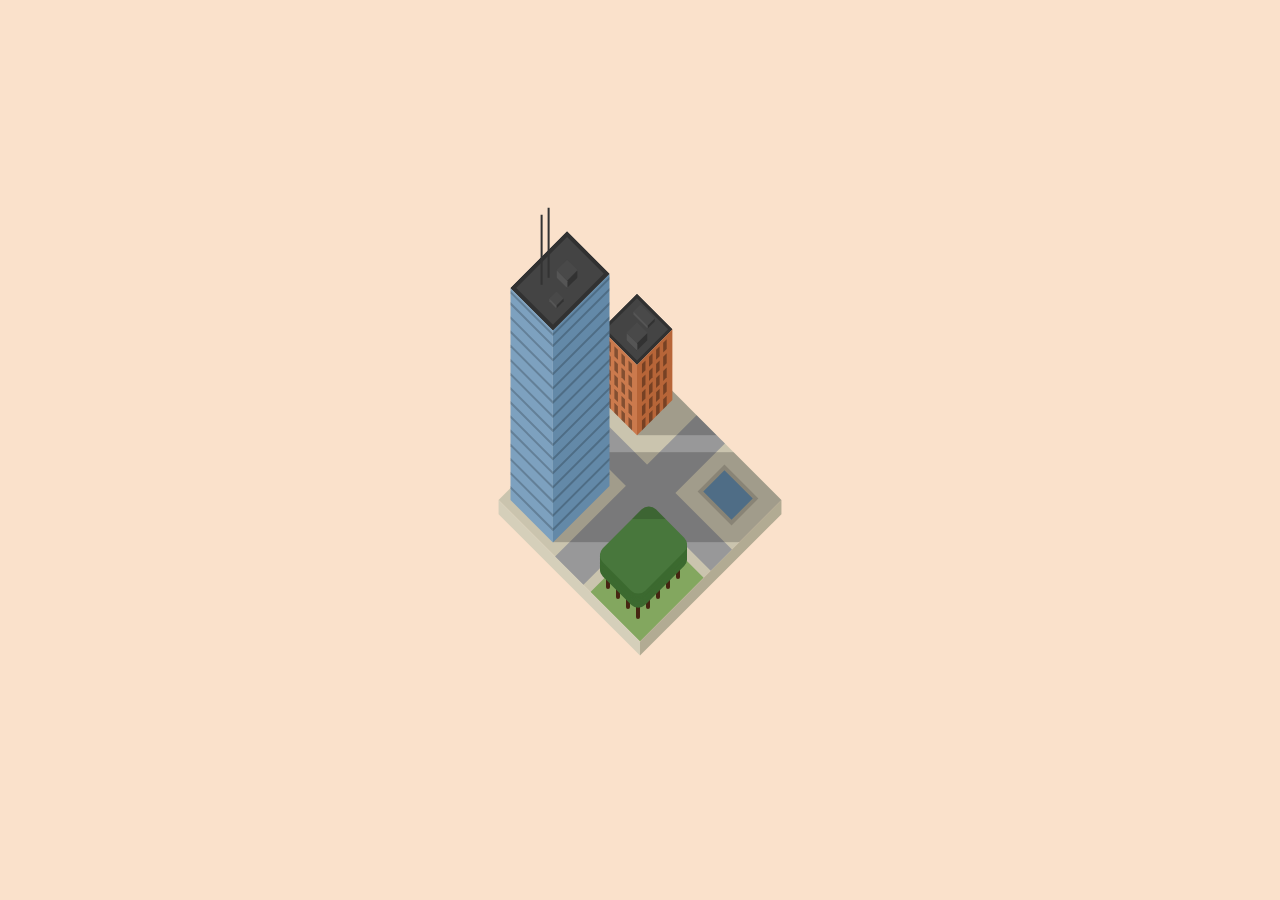
==== about.html @ a3ba19a3 "a" ====
<!DOCTYPE html>
<html>
  <head>
    <body>
      <div class="highscraper">
        <div class="wall-one">
          <div></div>
        </div>
        <div class="wall-two">
          <div></div>
        </div>
        <div class="roof">
          <div>
            <div></div>
            <div></div>
          </div>
          <div>
            <div></div>
            <div></div>
          </div>
          <div></div>
        </div>
      </div>

      <div class="brickhouse">
        <div class="wall-one">
          <div></div>
        </div>
        <div class="wall-two">
          <div></div>
        </div>
        <div class="roof">
          <div>
            <div></div>
            <div></div>
          </div>
          <div>
            <div></div>
            <div></div>
          </div>
        </div>
      </div>

      <div class="leaves">
        <div></div>
      </div>
      <div class="wood"></div>

      <div class="ground-cropped">
        <div class="shadow-brickhouse"></div>
        <div class="shadow-highscraper"></div>

        <div class="car-one red"></div>
        <div class="car-one blue"></div>
        <div class="car-two black"></div>
      </div>

      <div class="water"></div>
      <div class="fontain">
        <div></div>
      </div>
      <div class="water-drops">
        <div></div>
        <div></div>
        <div></div>
        <div></div>
      </div>

      <div class="road"></div>
      <div class="ground">
        <div></div>
        <div></div>
        <div></div>
        <div></div>
      </div>
    </body>
    <style>
      body {
        position: fixed;
        background-color: #fae1cb;
        top: 50%;
        left: 50%;
        margin-left: -100px;
        margin-top: -50px;
      }
      .ground {
        position: absolute;
        display: block;
        background-color: #cac4ae;
        width: 200px;
        height: 200px;
        transform: rotateZ(45deg);
        z-index: -999;
      }
      .ground div:first-child {
        position: absolute;
        display: block;
        background-color: #83a75f;
        width: 70px;
        height: 90px;
        bottom: 0px;
        right: 0px;
        z-index: -998;
      }
      .ground div:nth-child(2) {
        position: absolute;
        display: block;
        background-color: transparent;
        width: 60px;
        height: 50px;
        top: 0px;
        right: 0px;
        z-index: -998;
      }
      .ground div:nth-child(3) {
        position: absolute;
        display: block;
        background-color: #b2ab93;
        width: 10px;
        height: 200px;
        top: 5px;
        right: -10px;
        z-index: -998;
        transform: skewY(45deg);
      }
      .ground div:nth-child(4) {
        position: absolute;
        display: block;
        background-color: #d5cfba;
        width: 200px;
        height: 10px;
        top: 200px;
        right: -5px;
        z-index: -998;
        transform: skewX(45deg);
      }
      .road {
        position: absolute;
        display: block;
        background-color: #989899;
        width: 40px;
        height: 200px;
        transform: rotateZ(45deg);
        top: 0px;
        left: 80px;
        z-index: -998;
      }
      .road:after {
        position: absolute;
        display: block;
        content: "";
        background-color: #989899;
        width: 30px;
        height: 200px;
        transform: rotateZ(90deg);
        top: -15px;
        left: 5px;
        z-index: -998;
      }

      /***************************************************************/
      /*********************** highscraper ***************************/
      /***************************************************************/

      .highscraper {
        position: absolute;
        display: block;
        background-color: transparent;
        width: 60px;
        height: 80px;
        transform: rotateZ(45deg);
        top: 53px;
        left: -10px;
        z-index: 999;
      }
      .highscraper .wall-one {
        position: absolute;
        display: block;
        background-color: #7da1bf;
        width: 60px;
        height: 150px;
        transform: skewX(45deg);
        top: -70px;
        left: -75px;
      }
      .highscraper .wall-one div {
        position: absolute;
        display: block;
        background-color: black;
        opacity: 0.2;
        width: 60px;
        height: 2px;
        top: 10px;
        left: 0px;

        box-shadow: 0 -8px 0 0 black, 0 10px 0 0 black, 0 20px 0 0 black,
          0 30px 0 0 black, 0 40px 0 0 black, 0 50px 0 0 black, 0 60px 0 0 black,
          0 70px 0 0 black, 0 80px 0 0 black, 0 90px 0 0 black,
          0 100px 0 0 black, 0 110px 0 0 black, 0 120px 0 0 black,
          0 130px 0 0 black;
      }
      .highscraper .wall-two {
        position: absolute;
        display: block;
        background-color: #6389a8;
        width: 150px;
        height: 80px;
        transform: skewY(45deg);
        top: -75px;
        left: -90px;
      }
      .highscraper .wall-two div {
        position: absolute;
        display: block;
        background-color: black;
        opacity: 0.2;
        width: 2px;
        height: 80px;
        top: 0px;
        left: 10px;

        box-shadow: -8px 0 0 0 black, 10px 0 0 0 black, 20px 0 0 0 black,
          30px 0 0 0 black, 40px 0 0 0 black, 50px 0 0 0 black, 60px 0 0 0 black,
          70px 0 0 0 black, 80px 0 0 0 black, 90px 0 0 0 black,
          100px 0 0 0 black, 110px 0 0 0 black, 120px 0 0 0 black,
          130px 0 0 0 black;
      }
      .highscraper .roof {
        position: absolute;
        display: block;
        background-color: #444;
        width: 60px;
        height: 80px;
        top: -150px;
        left: -150px;

        box-shadow: inset 0 0 0 4px #313131;
      }
      /*---------------- one -----------------------------*/
      .highscraper .roof > div:nth-child(1) {
        position: absolute;
        display: block;
        background-color: #494949;
        width: 10px;
        height: 10px;
        top: 50px;
        left: 35px;
      }
      .highscraper .roof > div:nth-child(1) div:nth-child(1) {
        position: absolute;
        display: block;
        background-color: #323232;
        width: 2px;
        height: 10px;
        top: 1px;
        left: 10px;
        transform: skewY(45deg);
      }
      .highscraper .roof > div:nth-child(1) div:nth-child(2) {
        position: absolute;
        display: block;
        background-color: #555;
        width: 10px;
        height: 2px;
        top: 10px;
        left: 1px;
        transform: skewX(45deg);
      }
      /*------------------- two --------------------------*/
      .highscraper .roof > div:nth-child(2) {
        position: absolute;
        display: block;
        background-color: #494949;
        width: 15px;
        height: 15px;
        top: 20px;
        left: 20px;
      }
      .highscraper .roof > div:nth-child(2) div:nth-child(1) {
        position: absolute;
        display: block;
        background-color: #323232;
        width: 5px;
        height: 15px;
        top: 3px;
        left: 15px;
        transform: skewY(45deg);
      }
      .highscraper .roof > div:nth-child(2) div:nth-child(2) {
        position: absolute;
        display: block;
        background-color: #555;
        width: 15px;
        height: 5px;
        top: 15px;
        left: 3px;
        transform: skewX(45deg);
      }
      /*------------------- three tall and thin --------------------------*/
      .highscraper .roof > div:nth-child(3) {
        position: absolute;
        display: block;
        background-color: #333;
        width: 70px;
        height: 2px;
        top: 30px;
        left: -40px;
        transform: rotateZ(45deg);
        box-shadow: -7px -7px 0 0 #333;
      }

      /***************************************************************/
      /*********************** warehouse *****************************/
      /***************************************************************/

      .brickhouse {
        position: absolute;
        display: block;
        background-color: transparent;
        width: 50px;
        height: 50px;
        transform: rotateZ(45deg);
        top: -25px;
        left: 72px;
      }
      .brickhouse .wall-one {
        position: absolute;
        display: block;
        background-color: #cb7a4d;
        width: 50px;
        height: 50px;
        transform: skewX(45deg);
        top: 0px;
        left: -25px;
      }
      .brickhouse .wall-one div {
        position: absolute;
        display: block;
        background-color: black;
        opacity: 0.35;
        width: 5px;
        height: 7px;
        top: 3px;
        left: 8px;

        box-shadow: 0 10px 0 0 black, 0 20px 0 0 black, 0 30px 0 0 black,
          0 40px 0 0 black, 10px 0px 0 0 black, 10px 10px 0 0 black,
          10px 20px 0 0 black, 10px 30px 0 0 black, 10px 40px 0 0 black,
          20px 0px 0 0 black, 20px 10px 0 0 black, 20px 20px 0 0 black,
          20px 30px 0 0 black, 20px 40px 0 0 black, 30px 0px 0 0 black,
          30px 10px 0 0 black, 30px 20px 0 0 black, 30px 30px 0 0 black,
          30px 40px 0 0 black;
      }
      .brickhouse .wall-two {
        position: absolute;
        display: block;
        background-color: #b76538;
        width: 50px;
        height: 50px;
        transform: skewY(45deg);
        top: -25px;
        left: 0px;
      }
      .brickhouse .wall-two div {
        position: absolute;
        display: block;
        background-color: black;
        opacity: 0.35;
        width: 7px;
        height: 5px;
        top: 8px;
        left: 3px;

        box-shadow: 10px 0 0 0 black, 20px 0 0 0 black, 30px 0 0 0 black,
          40px 0 0 0 black, 0px 10px 0 0 black, 10px 10px 0 0 black,
          20px 10px 0 0 black, 30px 10px 0 0 black, 40px 10px 0 0 black,
          0px 20px 0 0 black, 10px 20px 0 0 black, 20px 20px 0 0 black,
          30px 20px 0 0 black, 40px 20px 0 0 black, 0px 30px 0 0 black,
          10px 30px 0 0 black, 20px 30px 0 0 black, 30px 30px 0 0 black,
          40px 30px 0 0 black;
      }
      .brickhouse .roof {
        position: absolute;
        display: block;
        background-color: #444;
        width: 50px;
        height: 50px;
        top: -50px;
        left: -50px;

        box-shadow: inset 0 0 0 3px #313131;
      }
      /*---------------- one -----------------------------*/
      .brickhouse .roof > div:nth-child(1) {
        position: absolute;
        display: block;
        background-color: #494949;
        width: 20px;
        height: 10px;
        top: 5px;
        left: 10px;
      }
      .brickhouse .roof > div:nth-child(1) div:nth-child(1) {
        position: absolute;
        display: block;
        background-color: #323232;
        width: 2px;
        height: 10px;
        top: 1px;
        left: 20px;
        transform: skewY(45deg);
      }
      .brickhouse .roof > div:nth-child(1) div:nth-child(2) {
        position: absolute;
        display: block;
        background-color: #555;
        width: 20px;
        height: 2px;
        top: 10px;
        left: 1px;
        transform: skewX(45deg);
      }
      /*------------------- two --------------------------*/
      .brickhouse .roof > div:nth-child(2) {
        position: absolute;
        display: block;
        background-color: #494949;
        width: 15px;
        height: 15px;
        top: 20px;
        left: 20px;
      }
      .brickhouse .roof > div:nth-child(2) div:nth-child(1) {
        position: absolute;
        display: block;
        background-color: #323232;
        width: 5px;
        height: 15px;
        top: 3px;
        left: 15px;
        transform: skewY(45deg);
      }
      .brickhouse .roof > div:nth-child(2) div:nth-child(2) {
        position: absolute;
        display: block;
        background-color: #555;
        width: 15px;
        height: 5px;
        top: 15px;
        left: 3px;
        transform: skewX(45deg);
      }
      /************************************************************/
      /************************************************************/
      /************************************************************/

      .ground-cropped {
        position: absolute;
        display: block;
        background-color: transparent;
        width: 200px;
        height: 200px;
        transform: rotateZ(45deg);
        z-index: -997;
        overflow: hidden;
      }
      .shadow-brickhouse {
        position: absolute;
        display: block;
        background-color: rgba(0, 0, 0, 0.2);
        width: 200px;
        height: 50px;
        z-index: -997;
        transform: rotateZ(-45deg);
        top: -57px;
        left: 5px;
      }
      .shadow-highscraper {
        position: absolute;
        display: block;
        background-color: rgba(0, 0, 0, 0.2);
        width: 250px;
        height: 90px;
        z-index: -997;
        transform: rotateZ(-45deg);
        top: 26px;
        left: 0px;
      }

      .leaves {
        position: absolute;
        display: block;
        background-color: #48773c;
        width: 75px;
        height: 60px;
        border-radius: 10px;
        z-index: 999;
        transform: rotateZ(-45deg);
        top: 120px;
        left: 66px;
        overflow: hidden;

        box-shadow: -1px 1px 0 0 #3c6a30, -2px 2px 0 0 #3c6a30,
          -3px 3px 0 0 #3c6a30, -4px 4px 0 0 #3c6a30, -5px 5px 0 0 #3c6a30,
          -6px 6px 0 0 #3c6a30, -7px 7px 0 0 #3c6a30, -8px 8px 0 0 #3c6a30,
          -9px 9px 0 0 #3c6a30, -10px 10px 0 0 #3c6a30;
      }
      .leaves div {
        position: absolute;
        display: block;
        background-color: rgba(0, 0, 0, 0.15);
        width: 100px;
        height: 100px;
        z-index: -997;
        transform: rotateZ(-45deg);
        top: -72px;
        left: 50px;
      }
      .wood {
        position: absolute;
        display: block;
        background-color: #462512;
        content: "";
        width: 4px;
        height: 25px;
        z-index: 998;
        border-radius: 2px;
        top: 174px;
        left: 76px;

        box-shadow: -10px -10px 0 0 #462512, 10px 10px 0 0 #462512,
          20px 20px 0 0 #462512, 30px 10px 0 0 #462512, 40px 0px 0 0 #462512,
          50px -10px 0 0 #462512, 60px -20px 0 0 #462512;
      }

      .water {
        position: absolute;
        display: block;
        background-color: #6389a8;
        width: 30px;
        height: 40px;
        z-index: -998;
        transform: rotateZ(-45deg);
        top: 75px;
        left: 173px;
        box-shadow: 0 0 0 4px rgba(0, 0, 0, 0.15);
      }
      .water-drops div:nth-child(1) {
        position: absolute;
        display: block;
        background-color: #92b5d2;
        width: 4px;
        height: 0px;
        border-radius: 4px;
        bottom: -90px;
        left: 180px;
        z-index: 999;
        opacity: 0.4;
        animation: water-drops 2s ease infinite;
        animation-delay: 0.25s;
      }
      .water-drops div:nth-child(2) {
        position: absolute;
        display: block;
        background-color: #92b5d2;
        width: 4px;
        height: 0px;
        border-radius: 4px;
        bottom: -95px;
        left: 185px;
        z-index: 999;
        opacity: 0.4;
        animation: water-drops 2s ease infinite;
        animation-delay: 0.5s;
      }
      .water-drops div:nth-child(3) {
        position: absolute;
        display: block;
        background-color: #92b5d2;
        width: 4px;
        height: 0px;
        border-radius: 4px;
        bottom: -100px;
        left: 190px;
        z-index: 999;
        opacity: 0.4;
        animation: water-drops 2s ease infinite;
        animation-delay: 0.75s;
      }
      .water-drops div:nth-child(4) {
        position: absolute;
        display: block;
        background-color: #92b5d2;
        width: 4px;
        height: 0px;
        border-radius: 4px;
        bottom: -105px;
        left: 195px;
        z-index: 999;
        opacity: 0.4;
        animation: water-drops 2s ease infinite;
        animation-delay: 1s;
      }
      @keyframes water-drops {
        0% {
          height: 0px;
          border-radius: 3px;
        }
        50% {
          height: 15px;
        }
        100% {
          height: 0px;
        }
      }

      .car-one {
        position: absolute;
        display: block;
        width: 15px;
        height: 7px;
        top: 86px;
        left: 200px;
        box-shadow: 2px 2px 0 0 #333;
        z-index: -998;
      }
      .car-one.red {
        background-color: #c52735;
        animation: red-car 9s linear infinite;
      }
      @keyframes red-car {
        0% {
          top: 73px;
          left: 420px;
        }
        100% {
          top: 73px;
          left: -180px;
        }
      }

      .car-one.blue {
        background-color: #2d6398;
        animation: blue-car 9s linear infinite;
      }
      @keyframes blue-car {
        0% {
          top: 86px;
          left: -180px;
        }
        100% {
          top: 86px;
          left: 420px;
        }
      }

      .car-two {
        position: absolute;
        display: block;
        width: 7px;
        height: 15px;
        top: -100px;
        left: 85px;
        box-shadow: 2px 2px 0 0 #333;
        z-index: -998;
      }
      .car-two.black {
        background-color: #7d7d7d;
        animation: black-car 9s ease infinite;
      }
      @keyframes black-car {
        0% {
          top: -50px;
          left: 85px;
        }
        35% {
          top: 37px;
          left: 85px;
        }
        62% {
          top: 37px;
          left: 85px;
        }
        65% {
          top: 34px;
          left: 85px;
        }
        100% {
          top: 280px;
          left: 85px;
        }
      }
      h1 {
        color: white;
        text-align: center;
      }

      p {
        font-family: verdana;
        font-size: 20px;
      }
    </style>
  </head>
  <body></body>
</html>
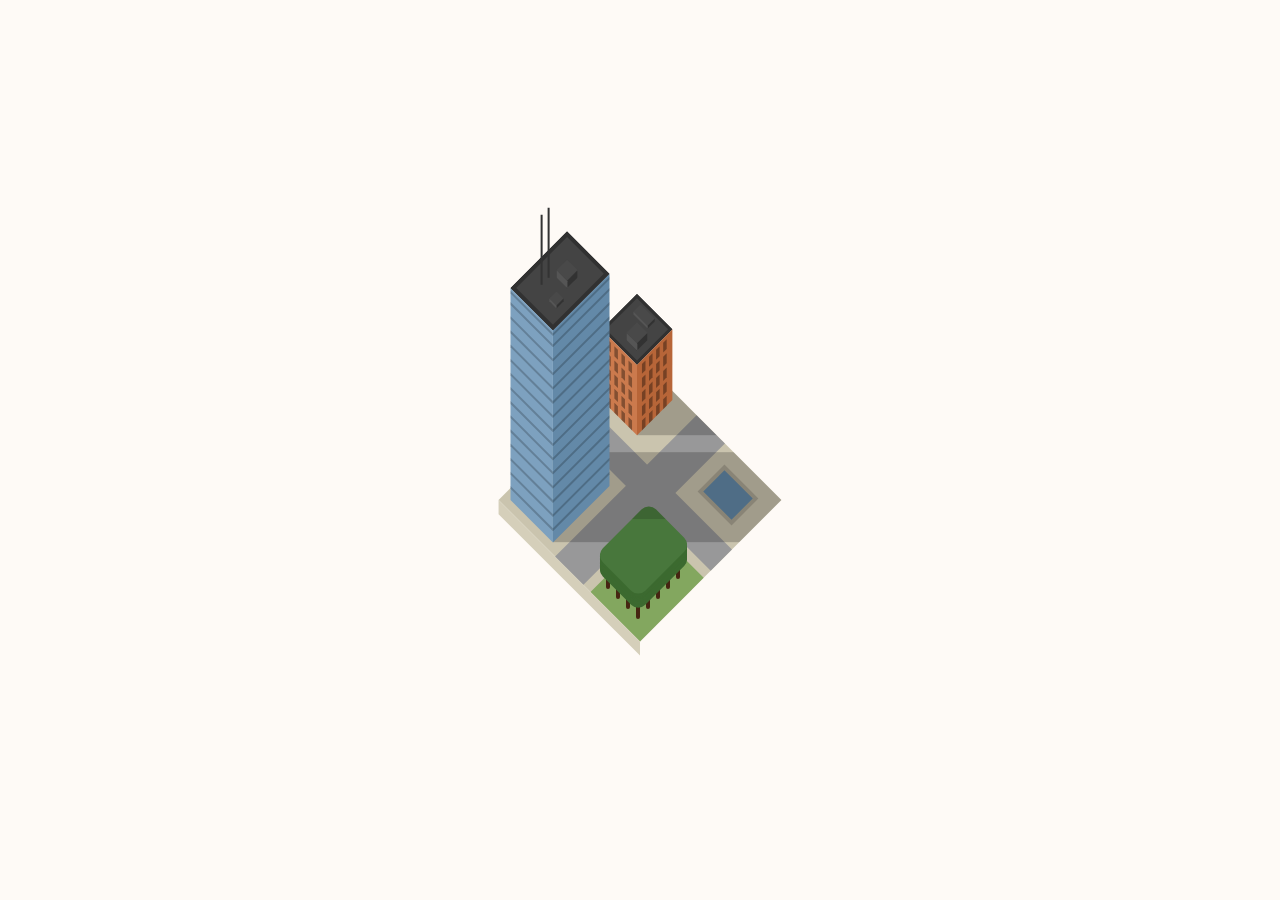
==== commit 8a510f3a: "a" ====
--- a/about.html
+++ b/about.html
@@ -1,6 +1,7 @@
 <!DOCTYPE html>
 <html>
   <head>
+    <meta name="viewport" content="width=device-width, initial-scale=1.0" />
     <body>
       <div class="highscraper">
         <div class="wall-one">
@@ -77,7 +78,12 @@
     <style>
       body {
         position: fixed;
-        background-color: #fae1cb;
+        margin: 0;
+        padding: 0;
+        box-sizing: border-box;
+        /* Example of using viewport units */
+        font-size: 2vw;
+        background-color: #fae1cb2d;
         top: 50%;
         left: 50%;
         margin-left: -100px;
@@ -115,7 +121,7 @@
       .ground div:nth-child(3) {
         position: absolute;
         display: block;
-        background-color: #b2ab93;
+        background-color: #ffffff00;
         width: 10px;
         height: 200px;
         top: 5px;
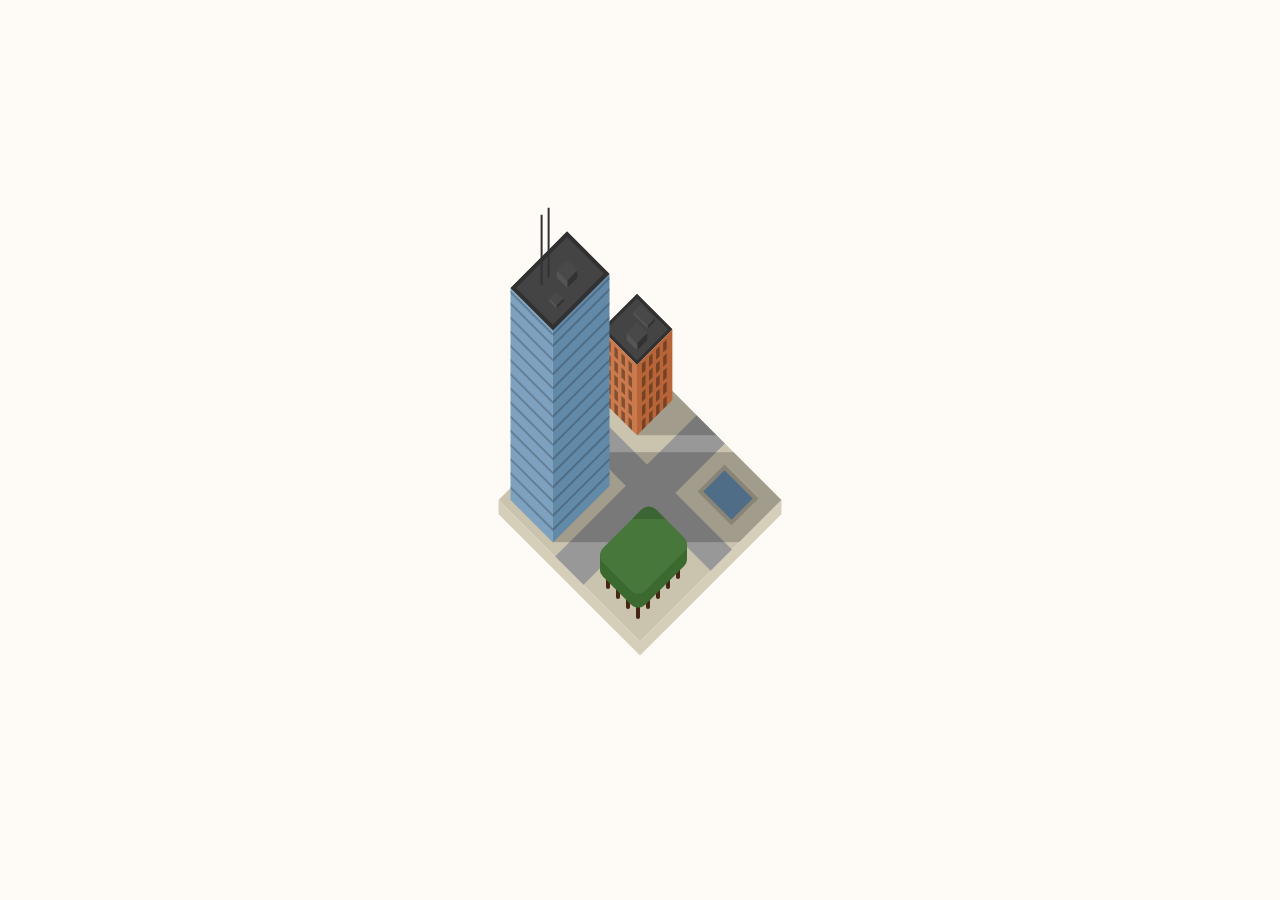
==== commit 6161efef: "a" ====
--- a/about.html
+++ b/about.html
@@ -101,7 +101,7 @@
       .ground div:first-child {
         position: absolute;
         display: block;
-        background-color: #83a75f;
+        background-color: #83a75f00;
         width: 70px;
         height: 90px;
         bottom: 0px;
@@ -121,7 +121,7 @@
       .ground div:nth-child(3) {
         position: absolute;
         display: block;
-        background-color: #ffffff00;
+        background-color: #d5cfba;
         width: 10px;
         height: 200px;
         top: 5px;
@@ -583,7 +583,7 @@
         position: absolute;
         display: block;
         background-color: #92b5d2;
-        width: 4px;
+        width: 100%;
         height: 0px;
         border-radius: 4px;
         bottom: -100px;
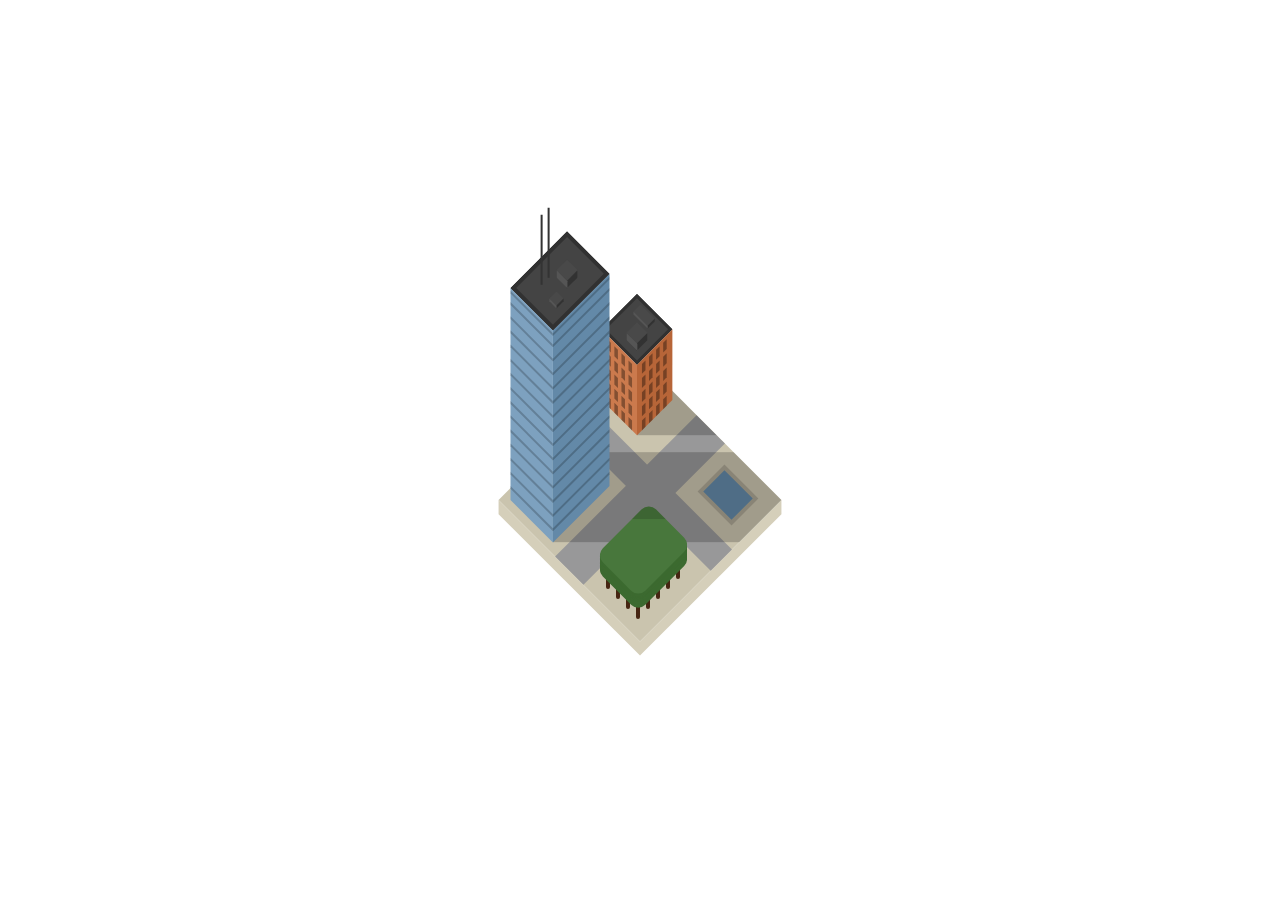
==== commit f4daca99: "a" ====
--- a/about.html
+++ b/about.html
@@ -83,7 +83,7 @@
         box-sizing: border-box;
         /* Example of using viewport units */
         font-size: 2vw;
-        background-color: #fae1cb2d;
+        background-color: transparent;
         top: 50%;
         left: 50%;
         margin-left: -100px;
@@ -583,7 +583,7 @@
         position: absolute;
         display: block;
         background-color: #92b5d2;
-        width: 100%;
+        width: 4px;
         height: 0px;
         border-radius: 4px;
         bottom: -100px;
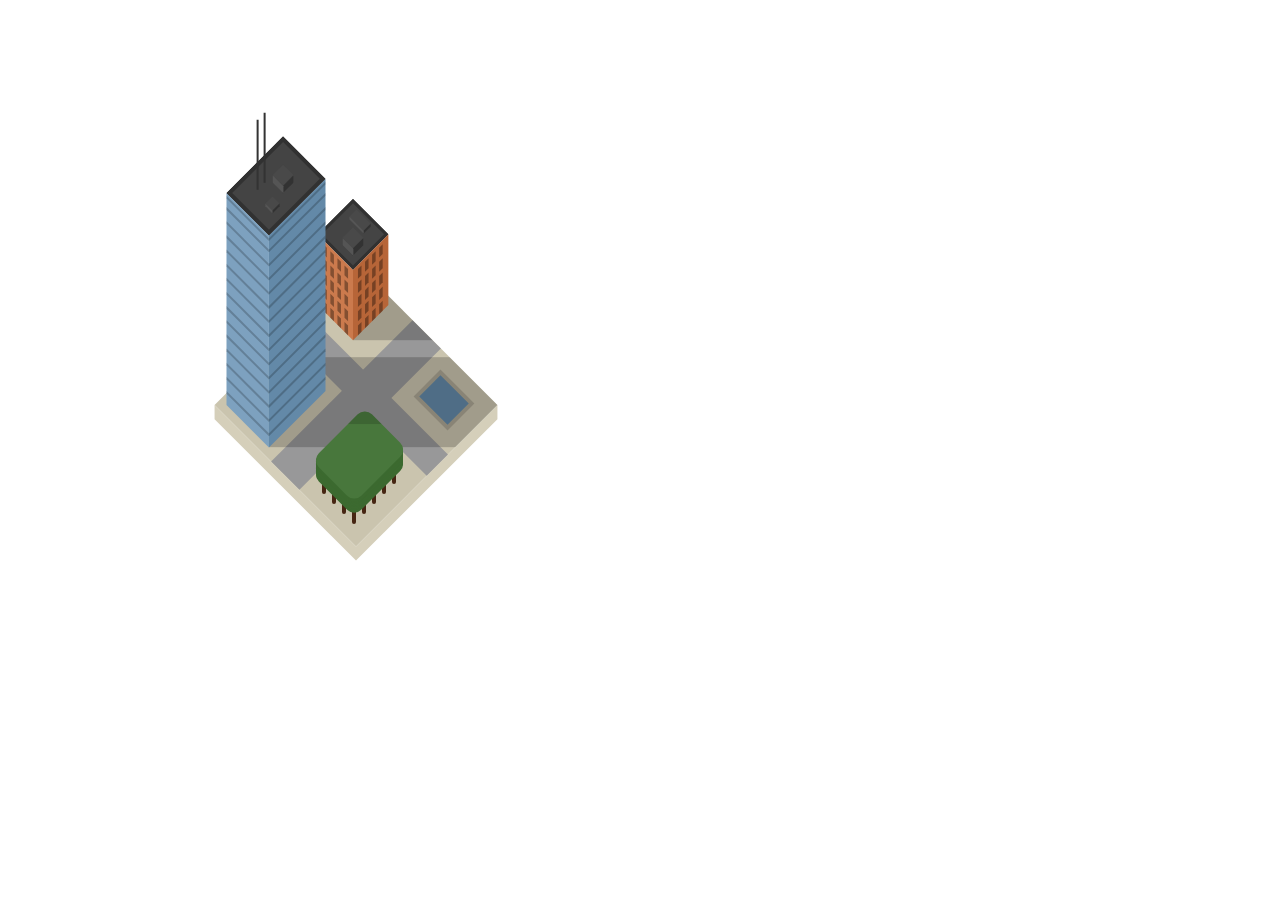
==== commit c752ff72: "a" ====
--- a/about.html
+++ b/about.html
@@ -2,7 +2,10 @@
 <html>
   <head>
     <meta name="viewport" content="width=device-width, initial-scale=1.0" />
-    <body>
+    <link rel="stylesheet" href="stylesheets/tiny-city-style.css" />
+  </head>
+  <body>
+    <div class="container">
       <div class="highscraper">
         <div class="wall-one">
           <div></div>
@@ -74,638 +77,6 @@
         <div></div>
         <div></div>
       </div>
-    </body>
-    <style>
-      body {
-        position: fixed;
-        margin: 0;
-        padding: 0;
-        box-sizing: border-box;
-        /* Example of using viewport units */
-        font-size: 2vw;
-        background-color: transparent;
-        top: 50%;
-        left: 50%;
-        margin-left: -100px;
-        margin-top: -50px;
-      }
-      .ground {
-        position: absolute;
-        display: block;
-        background-color: #cac4ae;
-        width: 200px;
-        height: 200px;
-        transform: rotateZ(45deg);
-        z-index: -999;
-      }
-      .ground div:first-child {
-        position: absolute;
-        display: block;
-        background-color: #83a75f00;
-        width: 70px;
-        height: 90px;
-        bottom: 0px;
-        right: 0px;
-        z-index: -998;
-      }
-      .ground div:nth-child(2) {
-        position: absolute;
-        display: block;
-        background-color: transparent;
-        width: 60px;
-        height: 50px;
-        top: 0px;
-        right: 0px;
-        z-index: -998;
-      }
-      .ground div:nth-child(3) {
-        position: absolute;
-        display: block;
-        background-color: #d5cfba;
-        width: 10px;
-        height: 200px;
-        top: 5px;
-        right: -10px;
-        z-index: -998;
-        transform: skewY(45deg);
-      }
-      .ground div:nth-child(4) {
-        position: absolute;
-        display: block;
-        background-color: #d5cfba;
-        width: 200px;
-        height: 10px;
-        top: 200px;
-        right: -5px;
-        z-index: -998;
-        transform: skewX(45deg);
-      }
-      .road {
-        position: absolute;
-        display: block;
-        background-color: #989899;
-        width: 40px;
-        height: 200px;
-        transform: rotateZ(45deg);
-        top: 0px;
-        left: 80px;
-        z-index: -998;
-      }
-      .road:after {
-        position: absolute;
-        display: block;
-        content: "";
-        background-color: #989899;
-        width: 30px;
-        height: 200px;
-        transform: rotateZ(90deg);
-        top: -15px;
-        left: 5px;
-        z-index: -998;
-      }
-
-      /***************************************************************/
-      /*********************** highscraper ***************************/
-      /***************************************************************/
-
-      .highscraper {
-        position: absolute;
-        display: block;
-        background-color: transparent;
-        width: 60px;
-        height: 80px;
-        transform: rotateZ(45deg);
-        top: 53px;
-        left: -10px;
-        z-index: 999;
-      }
-      .highscraper .wall-one {
-        position: absolute;
-        display: block;
-        background-color: #7da1bf;
-        width: 60px;
-        height: 150px;
-        transform: skewX(45deg);
-        top: -70px;
-        left: -75px;
-      }
-      .highscraper .wall-one div {
-        position: absolute;
-        display: block;
-        background-color: black;
-        opacity: 0.2;
-        width: 60px;
-        height: 2px;
-        top: 10px;
-        left: 0px;
-
-        box-shadow: 0 -8px 0 0 black, 0 10px 0 0 black, 0 20px 0 0 black,
-          0 30px 0 0 black, 0 40px 0 0 black, 0 50px 0 0 black, 0 60px 0 0 black,
-          0 70px 0 0 black, 0 80px 0 0 black, 0 90px 0 0 black,
-          0 100px 0 0 black, 0 110px 0 0 black, 0 120px 0 0 black,
-          0 130px 0 0 black;
-      }
-      .highscraper .wall-two {
-        position: absolute;
-        display: block;
-        background-color: #6389a8;
-        width: 150px;
-        height: 80px;
-        transform: skewY(45deg);
-        top: -75px;
-        left: -90px;
-      }
-      .highscraper .wall-two div {
-        position: absolute;
-        display: block;
-        background-color: black;
-        opacity: 0.2;
-        width: 2px;
-        height: 80px;
-        top: 0px;
-        left: 10px;
-
-        box-shadow: -8px 0 0 0 black, 10px 0 0 0 black, 20px 0 0 0 black,
-          30px 0 0 0 black, 40px 0 0 0 black, 50px 0 0 0 black, 60px 0 0 0 black,
-          70px 0 0 0 black, 80px 0 0 0 black, 90px 0 0 0 black,
-          100px 0 0 0 black, 110px 0 0 0 black, 120px 0 0 0 black,
-          130px 0 0 0 black;
-      }
-      .highscraper .roof {
-        position: absolute;
-        display: block;
-        background-color: #444;
-        width: 60px;
-        height: 80px;
-        top: -150px;
-        left: -150px;
-
-        box-shadow: inset 0 0 0 4px #313131;
-      }
-      /*---------------- one -----------------------------*/
-      .highscraper .roof > div:nth-child(1) {
-        position: absolute;
-        display: block;
-        background-color: #494949;
-        width: 10px;
-        height: 10px;
-        top: 50px;
-        left: 35px;
-      }
-      .highscraper .roof > div:nth-child(1) div:nth-child(1) {
-        position: absolute;
-        display: block;
-        background-color: #323232;
-        width: 2px;
-        height: 10px;
-        top: 1px;
-        left: 10px;
-        transform: skewY(45deg);
-      }
-      .highscraper .roof > div:nth-child(1) div:nth-child(2) {
-        position: absolute;
-        display: block;
-        background-color: #555;
-        width: 10px;
-        height: 2px;
-        top: 10px;
-        left: 1px;
-        transform: skewX(45deg);
-      }
-      /*------------------- two --------------------------*/
-      .highscraper .roof > div:nth-child(2) {
-        position: absolute;
-        display: block;
-        background-color: #494949;
-        width: 15px;
-        height: 15px;
-        top: 20px;
-        left: 20px;
-      }
-      .highscraper .roof > div:nth-child(2) div:nth-child(1) {
-        position: absolute;
-        display: block;
-        background-color: #323232;
-        width: 5px;
-        height: 15px;
-        top: 3px;
-        left: 15px;
-        transform: skewY(45deg);
-      }
-      .highscraper .roof > div:nth-child(2) div:nth-child(2) {
-        position: absolute;
-        display: block;
-        background-color: #555;
-        width: 15px;
-        height: 5px;
-        top: 15px;
-        left: 3px;
-        transform: skewX(45deg);
-      }
-      /*------------------- three tall and thin --------------------------*/
-      .highscraper .roof > div:nth-child(3) {
-        position: absolute;
-        display: block;
-        background-color: #333;
-        width: 70px;
-        height: 2px;
-        top: 30px;
-        left: -40px;
-        transform: rotateZ(45deg);
-        box-shadow: -7px -7px 0 0 #333;
-      }
-
-      /***************************************************************/
-      /*********************** warehouse *****************************/
-      /***************************************************************/
-
-      .brickhouse {
-        position: absolute;
-        display: block;
-        background-color: transparent;
-        width: 50px;
-        height: 50px;
-        transform: rotateZ(45deg);
-        top: -25px;
-        left: 72px;
-      }
-      .brickhouse .wall-one {
-        position: absolute;
-        display: block;
-        background-color: #cb7a4d;
-        width: 50px;
-        height: 50px;
-        transform: skewX(45deg);
-        top: 0px;
-        left: -25px;
-      }
-      .brickhouse .wall-one div {
-        position: absolute;
-        display: block;
-        background-color: black;
-        opacity: 0.35;
-        width: 5px;
-        height: 7px;
-        top: 3px;
-        left: 8px;
-
-        box-shadow: 0 10px 0 0 black, 0 20px 0 0 black, 0 30px 0 0 black,
-          0 40px 0 0 black, 10px 0px 0 0 black, 10px 10px 0 0 black,
-          10px 20px 0 0 black, 10px 30px 0 0 black, 10px 40px 0 0 black,
-          20px 0px 0 0 black, 20px 10px 0 0 black, 20px 20px 0 0 black,
-          20px 30px 0 0 black, 20px 40px 0 0 black, 30px 0px 0 0 black,
-          30px 10px 0 0 black, 30px 20px 0 0 black, 30px 30px 0 0 black,
-          30px 40px 0 0 black;
-      }
-      .brickhouse .wall-two {
-        position: absolute;
-        display: block;
-        background-color: #b76538;
-        width: 50px;
-        height: 50px;
-        transform: skewY(45deg);
-        top: -25px;
-        left: 0px;
-      }
-      .brickhouse .wall-two div {
-        position: absolute;
-        display: block;
-        background-color: black;
-        opacity: 0.35;
-        width: 7px;
-        height: 5px;
-        top: 8px;
-        left: 3px;
-
-        box-shadow: 10px 0 0 0 black, 20px 0 0 0 black, 30px 0 0 0 black,
-          40px 0 0 0 black, 0px 10px 0 0 black, 10px 10px 0 0 black,
-          20px 10px 0 0 black, 30px 10px 0 0 black, 40px 10px 0 0 black,
-          0px 20px 0 0 black, 10px 20px 0 0 black, 20px 20px 0 0 black,
-          30px 20px 0 0 black, 40px 20px 0 0 black, 0px 30px 0 0 black,
-          10px 30px 0 0 black, 20px 30px 0 0 black, 30px 30px 0 0 black,
-          40px 30px 0 0 black;
-      }
-      .brickhouse .roof {
-        position: absolute;
-        display: block;
-        background-color: #444;
-        width: 50px;
-        height: 50px;
-        top: -50px;
-        left: -50px;
-
-        box-shadow: inset 0 0 0 3px #313131;
-      }
-      /*---------------- one -----------------------------*/
-      .brickhouse .roof > div:nth-child(1) {
-        position: absolute;
-        display: block;
-        background-color: #494949;
-        width: 20px;
-        height: 10px;
-        top: 5px;
-        left: 10px;
-      }
-      .brickhouse .roof > div:nth-child(1) div:nth-child(1) {
-        position: absolute;
-        display: block;
-        background-color: #323232;
-        width: 2px;
-        height: 10px;
-        top: 1px;
-        left: 20px;
-        transform: skewY(45deg);
-      }
-      .brickhouse .roof > div:nth-child(1) div:nth-child(2) {
-        position: absolute;
-        display: block;
-        background-color: #555;
-        width: 20px;
-        height: 2px;
-        top: 10px;
-        left: 1px;
-        transform: skewX(45deg);
-      }
-      /*------------------- two --------------------------*/
-      .brickhouse .roof > div:nth-child(2) {
-        position: absolute;
-        display: block;
-        background-color: #494949;
-        width: 15px;
-        height: 15px;
-        top: 20px;
-        left: 20px;
-      }
-      .brickhouse .roof > div:nth-child(2) div:nth-child(1) {
-        position: absolute;
-        display: block;
-        background-color: #323232;
-        width: 5px;
-        height: 15px;
-        top: 3px;
-        left: 15px;
-        transform: skewY(45deg);
-      }
-      .brickhouse .roof > div:nth-child(2) div:nth-child(2) {
-        position: absolute;
-        display: block;
-        background-color: #555;
-        width: 15px;
-        height: 5px;
-        top: 15px;
-        left: 3px;
-        transform: skewX(45deg);
-      }
-      /************************************************************/
-      /************************************************************/
-      /************************************************************/
-
-      .ground-cropped {
-        position: absolute;
-        display: block;
-        background-color: transparent;
-        width: 200px;
-        height: 200px;
-        transform: rotateZ(45deg);
-        z-index: -997;
-        overflow: hidden;
-      }
-      .shadow-brickhouse {
-        position: absolute;
-        display: block;
-        background-color: rgba(0, 0, 0, 0.2);
-        width: 200px;
-        height: 50px;
-        z-index: -997;
-        transform: rotateZ(-45deg);
-        top: -57px;
-        left: 5px;
-      }
-      .shadow-highscraper {
-        position: absolute;
-        display: block;
-        background-color: rgba(0, 0, 0, 0.2);
-        width: 250px;
-        height: 90px;
-        z-index: -997;
-        transform: rotateZ(-45deg);
-        top: 26px;
-        left: 0px;
-      }
-
-      .leaves {
-        position: absolute;
-        display: block;
-        background-color: #48773c;
-        width: 75px;
-        height: 60px;
-        border-radius: 10px;
-        z-index: 999;
-        transform: rotateZ(-45deg);
-        top: 120px;
-        left: 66px;
-        overflow: hidden;
-
-        box-shadow: -1px 1px 0 0 #3c6a30, -2px 2px 0 0 #3c6a30,
-          -3px 3px 0 0 #3c6a30, -4px 4px 0 0 #3c6a30, -5px 5px 0 0 #3c6a30,
-          -6px 6px 0 0 #3c6a30, -7px 7px 0 0 #3c6a30, -8px 8px 0 0 #3c6a30,
-          -9px 9px 0 0 #3c6a30, -10px 10px 0 0 #3c6a30;
-      }
-      .leaves div {
-        position: absolute;
-        display: block;
-        background-color: rgba(0, 0, 0, 0.15);
-        width: 100px;
-        height: 100px;
-        z-index: -997;
-        transform: rotateZ(-45deg);
-        top: -72px;
-        left: 50px;
-      }
-      .wood {
-        position: absolute;
-        display: block;
-        background-color: #462512;
-        content: "";
-        width: 4px;
-        height: 25px;
-        z-index: 998;
-        border-radius: 2px;
-        top: 174px;
-        left: 76px;
-
-        box-shadow: -10px -10px 0 0 #462512, 10px 10px 0 0 #462512,
-          20px 20px 0 0 #462512, 30px 10px 0 0 #462512, 40px 0px 0 0 #462512,
-          50px -10px 0 0 #462512, 60px -20px 0 0 #462512;
-      }
-
-      .water {
-        position: absolute;
-        display: block;
-        background-color: #6389a8;
-        width: 30px;
-        height: 40px;
-        z-index: -998;
-        transform: rotateZ(-45deg);
-        top: 75px;
-        left: 173px;
-        box-shadow: 0 0 0 4px rgba(0, 0, 0, 0.15);
-      }
-      .water-drops div:nth-child(1) {
-        position: absolute;
-        display: block;
-        background-color: #92b5d2;
-        width: 4px;
-        height: 0px;
-        border-radius: 4px;
-        bottom: -90px;
-        left: 180px;
-        z-index: 999;
-        opacity: 0.4;
-        animation: water-drops 2s ease infinite;
-        animation-delay: 0.25s;
-      }
-      .water-drops div:nth-child(2) {
-        position: absolute;
-        display: block;
-        background-color: #92b5d2;
-        width: 4px;
-        height: 0px;
-        border-radius: 4px;
-        bottom: -95px;
-        left: 185px;
-        z-index: 999;
-        opacity: 0.4;
-        animation: water-drops 2s ease infinite;
-        animation-delay: 0.5s;
-      }
-      .water-drops div:nth-child(3) {
-        position: absolute;
-        display: block;
-        background-color: #92b5d2;
-        width: 4px;
-        height: 0px;
-        border-radius: 4px;
-        bottom: -100px;
-        left: 190px;
-        z-index: 999;
-        opacity: 0.4;
-        animation: water-drops 2s ease infinite;
-        animation-delay: 0.75s;
-      }
-      .water-drops div:nth-child(4) {
-        position: absolute;
-        display: block;
-        background-color: #92b5d2;
-        width: 4px;
-        height: 0px;
-        border-radius: 4px;
-        bottom: -105px;
-        left: 195px;
-        z-index: 999;
-        opacity: 0.4;
-        animation: water-drops 2s ease infinite;
-        animation-delay: 1s;
-      }
-      @keyframes water-drops {
-        0% {
-          height: 0px;
-          border-radius: 3px;
-        }
-        50% {
-          height: 15px;
-        }
-        100% {
-          height: 0px;
-        }
-      }
-
-      .car-one {
-        position: absolute;
-        display: block;
-        width: 15px;
-        height: 7px;
-        top: 86px;
-        left: 200px;
-        box-shadow: 2px 2px 0 0 #333;
-        z-index: -998;
-      }
-      .car-one.red {
-        background-color: #c52735;
-        animation: red-car 9s linear infinite;
-      }
-      @keyframes red-car {
-        0% {
-          top: 73px;
-          left: 420px;
-        }
-        100% {
-          top: 73px;
-          left: -180px;
-        }
-      }
-
-      .car-one.blue {
-        background-color: #2d6398;
-        animation: blue-car 9s linear infinite;
-      }
-      @keyframes blue-car {
-        0% {
-          top: 86px;
-          left: -180px;
-        }
-        100% {
-          top: 86px;
-          left: 420px;
-        }
-      }
-
-      .car-two {
-        position: absolute;
-        display: block;
-        width: 7px;
-        height: 15px;
-        top: -100px;
-        left: 85px;
-        box-shadow: 2px 2px 0 0 #333;
-        z-index: -998;
-      }
-      .car-two.black {
-        background-color: #7d7d7d;
-        animation: black-car 9s ease infinite;
-      }
-      @keyframes black-car {
-        0% {
-          top: -50px;
-          left: 85px;
-        }
-        35% {
-          top: 37px;
-          left: 85px;
-        }
-        62% {
-          top: 37px;
-          left: 85px;
-        }
-        65% {
-          top: 34px;
-          left: 85px;
-        }
-        100% {
-          top: 280px;
-          left: 85px;
-        }
-      }
-      h1 {
-        color: white;
-        text-align: center;
-      }
-
-      p {
-        font-family: verdana;
-        font-size: 20px;
-      }
-    </style>
-  </head>
-  <body></body>
+    </div>
+  </body>
 </html>
--- a/stylesheets/tiny-city-style.css
+++ b/stylesheets/tiny-city-style.css
@@ -0,0 +1,651 @@
+.iframe-container {
+    position: relative;
+    width: 100%;
+    height: 100%;
+    max-width: none; /* Adjust as needed or remove if not required */
+    margin: auto;
+    padding: 0px;
+    overflow: visible; /* Allow scrolling if content is larger than the container */
+    position: relative;
+  }
+  
+  .container {
+    position: relative;
+    width: 100%;
+    top: 80px;
+    height: 100%;
+}
+  .embeddedIframe {
+    width: 100%;
+    height: 100%; /* Adjust based on your content, or use a fixed height */
+    position: relative; /* Changed from absolute to relative */
+    border: none;
+  }
+body {
+    position: fixed;
+    margin: 0;
+    padding: 0;
+    box-sizing: border-box;
+    /* Example of using viewport units */
+    font-size: 2vw;
+    background-color: transparent;
+    top: 25%;
+    left: 20%;
+
+  }
+  .ground {
+    position: absolute;
+    display: block;
+    background-color: #cac4ae;
+    width: 200px;
+    height: 200px;
+    transform: rotateZ(45deg);
+    z-index: -999;
+  }
+  .ground div:first-child {
+    position: absolute;
+    display: block;
+    background-color: #83a75f00;
+    width: 70px;
+    height: 90px;
+    bottom: 0px;
+    right: 0px;
+    z-index: -998;
+  }
+  .ground div:nth-child(2) {
+    position: absolute;
+    display: block;
+    background-color: transparent;
+    width: 60px;
+    height: 50px;
+    top: 0px;
+    right: 0px;
+    z-index: -998;
+  }
+  .ground div:nth-child(3) {
+    position: absolute;
+    display: block;
+    background-color: #d5cfba;
+    width: 10px;
+    height: 200px;
+    top: 5px;
+    right: -10px;
+    z-index: -998;
+    transform: skewY(45deg);
+  }
+  .ground div:nth-child(4) {
+    position: absolute;
+    display: block;
+    background-color: #d5cfba;
+    width: 200px;
+    height: 10px;
+    top: 200px;
+    right: -5px;
+    z-index: -998;
+    transform: skewX(45deg);
+  }
+  .road {
+    position: absolute;
+    display: block;
+    background-color: #989899;
+    width: 40px;
+    height: 200px;
+    transform: rotateZ(45deg);
+    top: 0px;
+    left: 80px;
+    z-index: -998;
+  }
+  .road:after {
+    position: absolute;
+    display: block;
+    content: "";
+    background-color: #989899;
+    width: 30px;
+    height: 200px;
+    transform: rotateZ(90deg);
+    top: -15px;
+    left: 5px;
+    z-index: -998;
+  }
+
+  /***************************************************************/
+  /*********************** highscraper ***************************/
+  /***************************************************************/
+
+  .highscraper {
+    position: absolute;
+    display: block;
+    background-color: transparent;
+    width: 60px;
+    height: 80px;
+    transform: rotateZ(45deg);
+    top: 53px;
+    left: -10px;
+    z-index: 999;
+  }
+  .highscraper .wall-one {
+    position: absolute;
+    display: block;
+    background-color: #7da1bf;
+    width: 60px;
+    height: 150px;
+    transform: skewX(45deg);
+    top: -70px;
+    left: -75px;
+  }
+  .highscraper .wall-one div {
+    position: absolute;
+    display: block;
+    background-color: black;
+    opacity: 0.2;
+    width: 60px;
+    height: 2px;
+    top: 10px;
+    left: 0px;
+
+    box-shadow: 0 -8px 0 0 black, 0 10px 0 0 black, 0 20px 0 0 black,
+      0 30px 0 0 black, 0 40px 0 0 black, 0 50px 0 0 black, 0 60px 0 0 black,
+      0 70px 0 0 black, 0 80px 0 0 black, 0 90px 0 0 black,
+      0 100px 0 0 black, 0 110px 0 0 black, 0 120px 0 0 black,
+      0 130px 0 0 black;
+  }
+  .highscraper .wall-two {
+    position: absolute;
+    display: block;
+    background-color: #6389a8;
+    width: 150px;
+    height: 80px;
+    transform: skewY(45deg);
+    top: -75px;
+    left: -90px;
+  }
+  .highscraper .wall-two div {
+    position: absolute;
+    display: block;
+    background-color: black;
+    opacity: 0.2;
+    width: 2px;
+    height: 80px;
+    top: 0px;
+    left: 10px;
+
+    box-shadow: -8px 0 0 0 black, 10px 0 0 0 black, 20px 0 0 0 black,
+      30px 0 0 0 black, 40px 0 0 0 black, 50px 0 0 0 black, 60px 0 0 0 black,
+      70px 0 0 0 black, 80px 0 0 0 black, 90px 0 0 0 black,
+      100px 0 0 0 black, 110px 0 0 0 black, 120px 0 0 0 black,
+      130px 0 0 0 black;
+  }
+  .highscraper .roof {
+    position: absolute;
+    display: block;
+    background-color: #444;
+    width: 60px;
+    height: 80px;
+    top: -150px;
+    left: -150px;
+
+    box-shadow: inset 0 0 0 4px #313131;
+  }
+  /*---------------- one -----------------------------*/
+  .highscraper .roof > div:nth-child(1) {
+    position: absolute;
+    display: block;
+    background-color: #494949;
+    width: 10px;
+    height: 10px;
+    top: 50px;
+    left: 35px;
+  }
+  .highscraper .roof > div:nth-child(1) div:nth-child(1) {
+    position: absolute;
+    display: block;
+    background-color: #323232;
+    width: 2px;
+    height: 10px;
+    top: 1px;
+    left: 10px;
+    transform: skewY(45deg);
+  }
+  .highscraper .roof > div:nth-child(1) div:nth-child(2) {
+    position: absolute;
+    display: block;
+    background-color: #555;
+    width: 10px;
+    height: 2px;
+    top: 10px;
+    left: 1px;
+    transform: skewX(45deg);
+  }
+  /*------------------- two --------------------------*/
+  .highscraper .roof > div:nth-child(2) {
+    position: absolute;
+    display: block;
+    background-color: #494949;
+    width: 15px;
+    height: 15px;
+    top: 20px;
+    left: 20px;
+  }
+  .highscraper .roof > div:nth-child(2) div:nth-child(1) {
+    position: absolute;
+    display: block;
+    background-color: #323232;
+    width: 5px;
+    height: 15px;
+    top: 3px;
+    left: 15px;
+    transform: skewY(45deg);
+  }
+  .highscraper .roof > div:nth-child(2) div:nth-child(2) {
+    position: absolute;
+    display: block;
+    background-color: #555;
+    width: 15px;
+    height: 5px;
+    top: 15px;
+    left: 3px;
+    transform: skewX(45deg);
+  }
+  /*------------------- three tall and thin --------------------------*/
+  .highscraper .roof > div:nth-child(3) {
+    position: absolute;
+    display: block;
+    background-color: #333;
+    width: 70px;
+    height: 2px;
+    top: 30px;
+    left: -40px;
+    transform: rotateZ(45deg);
+    box-shadow: -7px -7px 0 0 #333;
+  }
+
+  /***************************************************************/
+  /*********************** warehouse *****************************/
+  /***************************************************************/
+
+  .brickhouse {
+    position: absolute;
+    display: block;
+    background-color: transparent;
+    width: 50px;
+    height: 50px;
+    transform: rotateZ(45deg);
+    top: -25px;
+    left: 72px;
+  }
+  .brickhouse .wall-one {
+    position: absolute;
+    display: block;
+    background-color: #cb7a4d;
+    width: 50px;
+    height: 50px;
+    transform: skewX(45deg);
+    top: 0px;
+    left: -25px;
+  }
+  .brickhouse .wall-one div {
+    position: absolute;
+    display: block;
+    background-color: black;
+    opacity: 0.35;
+    width: 5px;
+    height: 7px;
+    top: 3px;
+    left: 8px;
+
+    box-shadow: 0 10px 0 0 black, 0 20px 0 0 black, 0 30px 0 0 black,
+      0 40px 0 0 black, 10px 0px 0 0 black, 10px 10px 0 0 black,
+      10px 20px 0 0 black, 10px 30px 0 0 black, 10px 40px 0 0 black,
+      20px 0px 0 0 black, 20px 10px 0 0 black, 20px 20px 0 0 black,
+      20px 30px 0 0 black, 20px 40px 0 0 black, 30px 0px 0 0 black,
+      30px 10px 0 0 black, 30px 20px 0 0 black, 30px 30px 0 0 black,
+      30px 40px 0 0 black;
+  }
+  .brickhouse .wall-two {
+    position: absolute;
+    display: block;
+    background-color: #b76538;
+    width: 50px;
+    height: 50px;
+    transform: skewY(45deg);
+    top: -25px;
+    left: 0px;
+  }
+  .brickhouse .wall-two div {
+    position: absolute;
+    display: block;
+    background-color: black;
+    opacity: 0.35;
+    width: 7px;
+    height: 5px;
+    top: 8px;
+    left: 3px;
+
+    box-shadow: 10px 0 0 0 black, 20px 0 0 0 black, 30px 0 0 0 black,
+      40px 0 0 0 black, 0px 10px 0 0 black, 10px 10px 0 0 black,
+      20px 10px 0 0 black, 30px 10px 0 0 black, 40px 10px 0 0 black,
+      0px 20px 0 0 black, 10px 20px 0 0 black, 20px 20px 0 0 black,
+      30px 20px 0 0 black, 40px 20px 0 0 black, 0px 30px 0 0 black,
+      10px 30px 0 0 black, 20px 30px 0 0 black, 30px 30px 0 0 black,
+      40px 30px 0 0 black;
+  }
+  .brickhouse .roof {
+    position: absolute;
+    display: block;
+    background-color: #444;
+    width: 50px;
+    height: 50px;
+    top: -50px;
+    left: -50px;
+
+    box-shadow: inset 0 0 0 3px #313131;
+  }
+  /*---------------- one -----------------------------*/
+  .brickhouse .roof > div:nth-child(1) {
+    position: absolute;
+    display: block;
+    background-color: #494949;
+    width: 20px;
+    height: 10px;
+    top: 5px;
+    left: 10px;
+  }
+  .brickhouse .roof > div:nth-child(1) div:nth-child(1) {
+    position: absolute;
+    display: block;
+    background-color: #323232;
+    width: 2px;
+    height: 10px;
+    top: 1px;
+    left: 20px;
+    transform: skewY(45deg);
+  }
+  .brickhouse .roof > div:nth-child(1) div:nth-child(2) {
+    position: absolute;
+    display: block;
+    background-color: #555;
+    width: 20px;
+    height: 2px;
+    top: 10px;
+    left: 1px;
+    transform: skewX(45deg);
+  }
+  /*------------------- two --------------------------*/
+  .brickhouse .roof > div:nth-child(2) {
+    position: absolute;
+    display: block;
+    background-color: #494949;
+    width: 15px;
+    height: 15px;
+    top: 20px;
+    left: 20px;
+  }
+  .brickhouse .roof > div:nth-child(2) div:nth-child(1) {
+    position: absolute;
+    display: block;
+    background-color: #323232;
+    width: 5px;
+    height: 15px;
+    top: 3px;
+    left: 15px;
+    transform: skewY(45deg);
+  }
+  .brickhouse .roof > div:nth-child(2) div:nth-child(2) {
+    position: absolute;
+    display: block;
+    background-color: #555;
+    width: 15px;
+    height: 5px;
+    top: 15px;
+    left: 3px;
+    transform: skewX(45deg);
+  }
+  /************************************************************/
+  /************************************************************/
+  /************************************************************/
+
+  .ground-cropped {
+    position: absolute;
+    display: block;
+    background-color: transparent;
+    width: 200px;
+    height: 200px;
+    transform: rotateZ(45deg);
+    z-index: -997;
+    overflow: hidden;
+  }
+  .shadow-brickhouse {
+    position: absolute;
+    display: block;
+    background-color: rgba(0, 0, 0, 0.2);
+    width: 200px;
+    height: 50px;
+    z-index: -997;
+    transform: rotateZ(-45deg);
+    top: -57px;
+    left: 5px;
+  }
+  .shadow-highscraper {
+    position: absolute;
+    display: block;
+    background-color: rgba(0, 0, 0, 0.2);
+    width: 250px;
+    height: 90px;
+    z-index: -997;
+    transform: rotateZ(-45deg);
+    top: 26px;
+    left: 0px;
+  }
+
+  .leaves {
+    position: absolute;
+    display: block;
+    background-color: #48773c;
+    width: 75px;
+    height: 60px;
+    border-radius: 10px;
+    z-index: 999;
+    transform: rotateZ(-45deg);
+    top: 120px;
+    left: 66px;
+    overflow: hidden;
+
+    box-shadow: -1px 1px 0 0 #3c6a30, -2px 2px 0 0 #3c6a30,
+      -3px 3px 0 0 #3c6a30, -4px 4px 0 0 #3c6a30, -5px 5px 0 0 #3c6a30,
+      -6px 6px 0 0 #3c6a30, -7px 7px 0 0 #3c6a30, -8px 8px 0 0 #3c6a30,
+      -9px 9px 0 0 #3c6a30, -10px 10px 0 0 #3c6a30;
+  }
+  .leaves div {
+    position: absolute;
+    display: block;
+    background-color: rgba(0, 0, 0, 0.15);
+    width: 100px;
+    height: 100px;
+    z-index: -997;
+    transform: rotateZ(-45deg);
+    top: -72px;
+    left: 50px;
+  }
+  .wood {
+    position: absolute;
+    display: block;
+    background-color: #462512;
+    content: "";
+    width: 4px;
+    height: 25px;
+    z-index: 998;
+    border-radius: 2px;
+    top: 174px;
+    left: 76px;
+
+    box-shadow: -10px -10px 0 0 #462512, 10px 10px 0 0 #462512,
+      20px 20px 0 0 #462512, 30px 10px 0 0 #462512, 40px 0px 0 0 #462512,
+      50px -10px 0 0 #462512, 60px -20px 0 0 #462512;
+  }
+
+  .water {
+    position: absolute;
+    display: block;
+    background-color: #6389a8;
+    width: 30px;
+    height: 40px;
+    z-index: -998;
+    transform: rotateZ(-45deg);
+    top: 75px;
+    left: 173px;
+    box-shadow: 0 0 0 4px rgba(0, 0, 0, 0.15);
+  }
+  .water-drops div:nth-child(1) {
+    position: absolute;
+    display: block;
+    background-color: #92b5d2;
+    width: 4px;
+    height: 0px;
+    border-radius: 4px;
+    bottom: -90px;
+    left: 180px;
+    z-index: 999;
+    opacity: 0.4;
+    animation: water-drops 2s ease infinite;
+    animation-delay: 0.25s;
+  }
+  .water-drops div:nth-child(2) {
+    position: absolute;
+    display: block;
+    background-color: #92b5d2;
+    width: 4px;
+    height: 0px;
+    border-radius: 4px;
+    bottom: -95px;
+    left: 185px;
+    z-index: 999;
+    opacity: 0.4;
+    animation: water-drops 2s ease infinite;
+    animation-delay: 0.5s;
+  }
+  .water-drops div:nth-child(3) {
+    position: absolute;
+    display: block;
+    background-color: #92b5d2;
+    width: 4px;
+    height: 0px;
+    border-radius: 4px;
+    bottom: -100px;
+    left: 190px;
+    z-index: 999;
+    opacity: 0.4;
+    animation: water-drops 2s ease infinite;
+    animation-delay: 0.75s;
+  }
+  .water-drops div:nth-child(4) {
+    position: absolute;
+    display: block;
+    background-color: #92b5d2;
+    width: 4px;
+    height: 0px;
+    border-radius: 4px;
+    bottom: -105px;
+    left: 195px;
+    z-index: 999;
+    opacity: 0.4;
+    animation: water-drops 2s ease infinite;
+    animation-delay: 1s;
+  }
+  @keyframes water-drops {
+    0% {
+      height: 0px;
+      border-radius: 3px;
+    }
+    50% {
+      height: 15px;
+    }
+    100% {
+      height: 0px;
+    }
+  }
+
+  .car-one {
+    position: absolute;
+    display: block;
+    width: 15px;
+    height: 7px;
+    top: 86px;
+    left: 200px;
+    box-shadow: 2px 2px 0 0 #333;
+    z-index: -998;
+  }
+  .car-one.red {
+    background-color: #c52735;
+    animation: red-car 9s linear infinite;
+  }
+  @keyframes red-car {
+    0% {
+      top: 73px;
+      left: 420px;
+    }
+    100% {
+      top: 73px;
+      left: -180px;
+    }
+  }
+
+  .car-one.blue {
+    background-color: #2d6398;
+    animation: blue-car 9s linear infinite;
+  }
+  @keyframes blue-car {
+    0% {
+      top: 86px;
+      left: -180px;
+    }
+    100% {
+      top: 86px;
+      left: 420px;
+    }
+  }
+
+  .car-two {
+    position: absolute;
+    display: block;
+    width: 7px;
+    height: 15px;
+    top: -100px;
+    left: 85px;
+    box-shadow: 2px 2px 0 0 #333;
+    z-index: -998;
+  }
+  .car-two.black {
+    background-color: #7d7d7d;
+    animation: black-car 9s ease infinite;
+  }
+  @keyframes black-car {
+    0% {
+      top: -50px;
+      left: 85px;
+    }
+    35% {
+      top: 37px;
+      left: 85px;
+    }
+    62% {
+      top: 37px;
+      left: 85px;
+    }
+    65% {
+      top: 34px;
+      left: 85px;
+    }
+    100% {
+      top: 280px;
+      left: 85px;
+    }
+  }
+  h1 {
+    color: white;
+    text-align: center;
+  }
+
+  p {
+    font-family: verdana;
+    font-size: 20px;
+  }